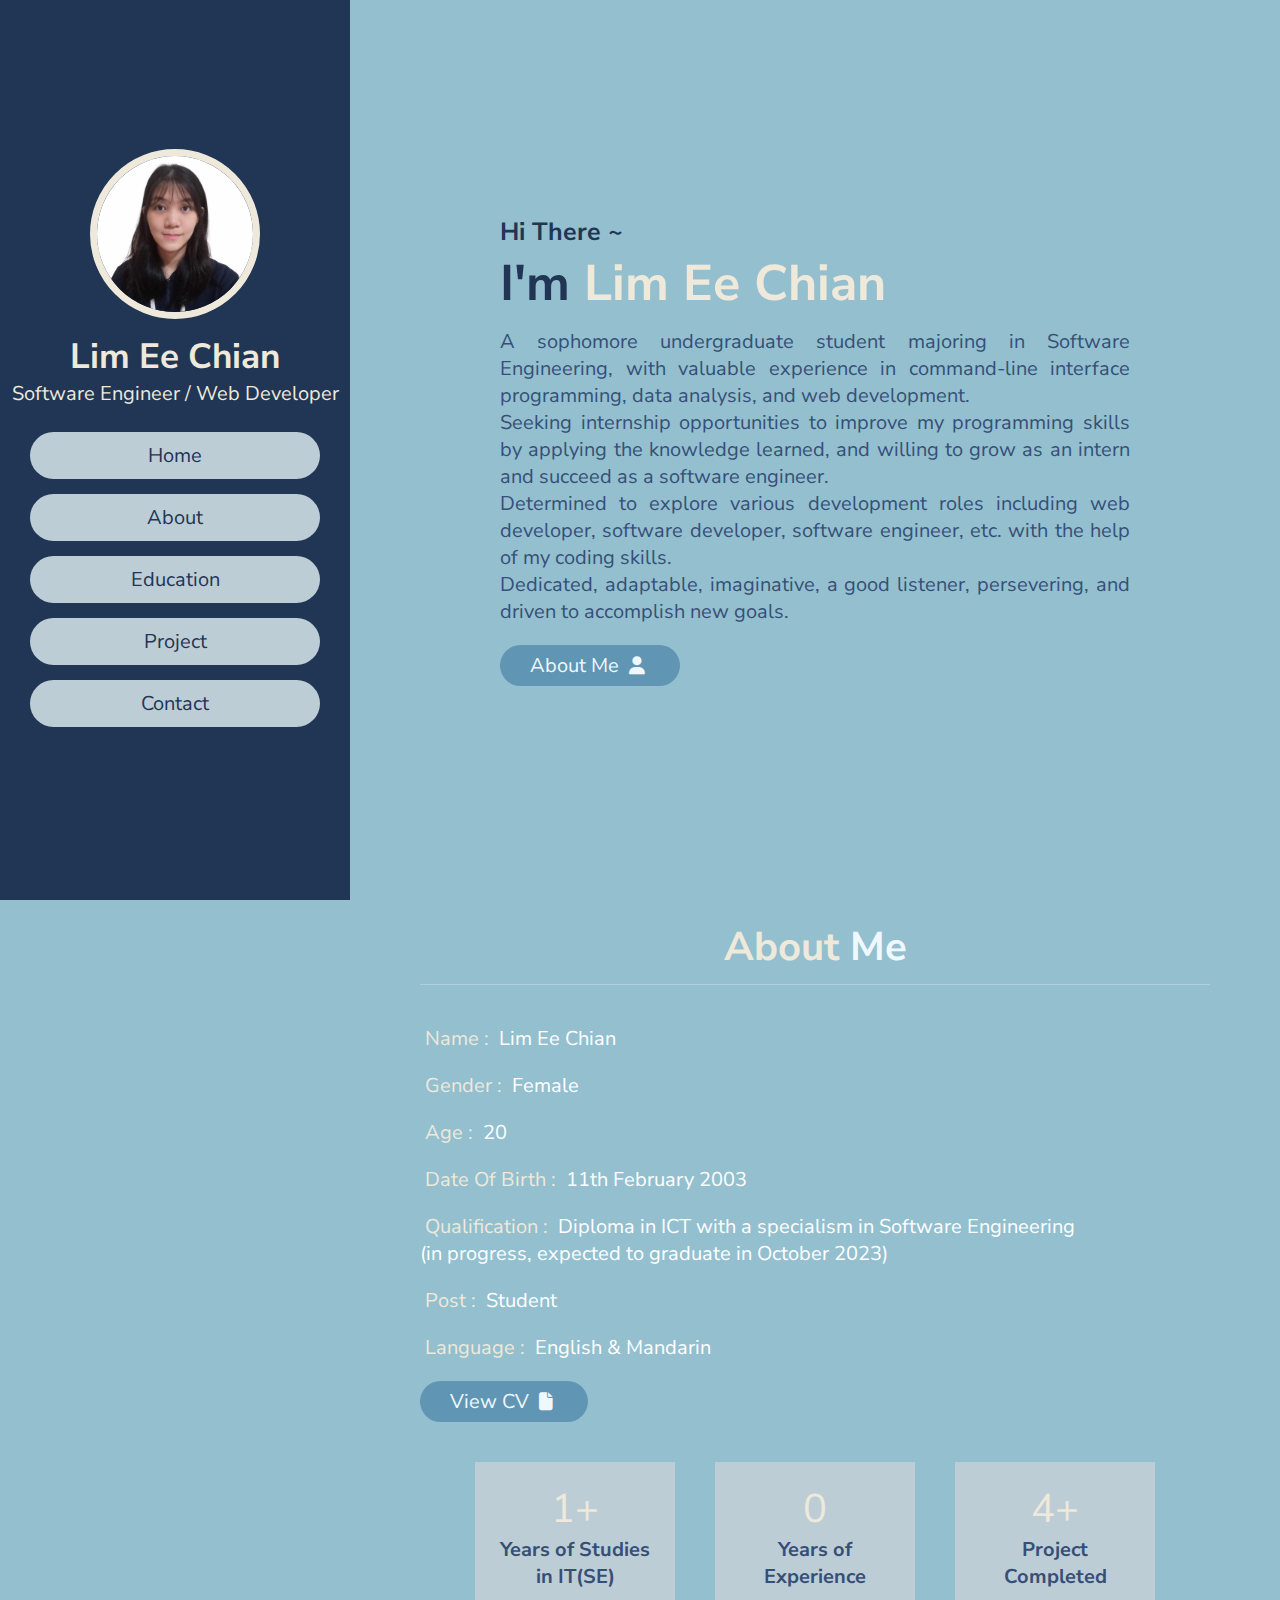
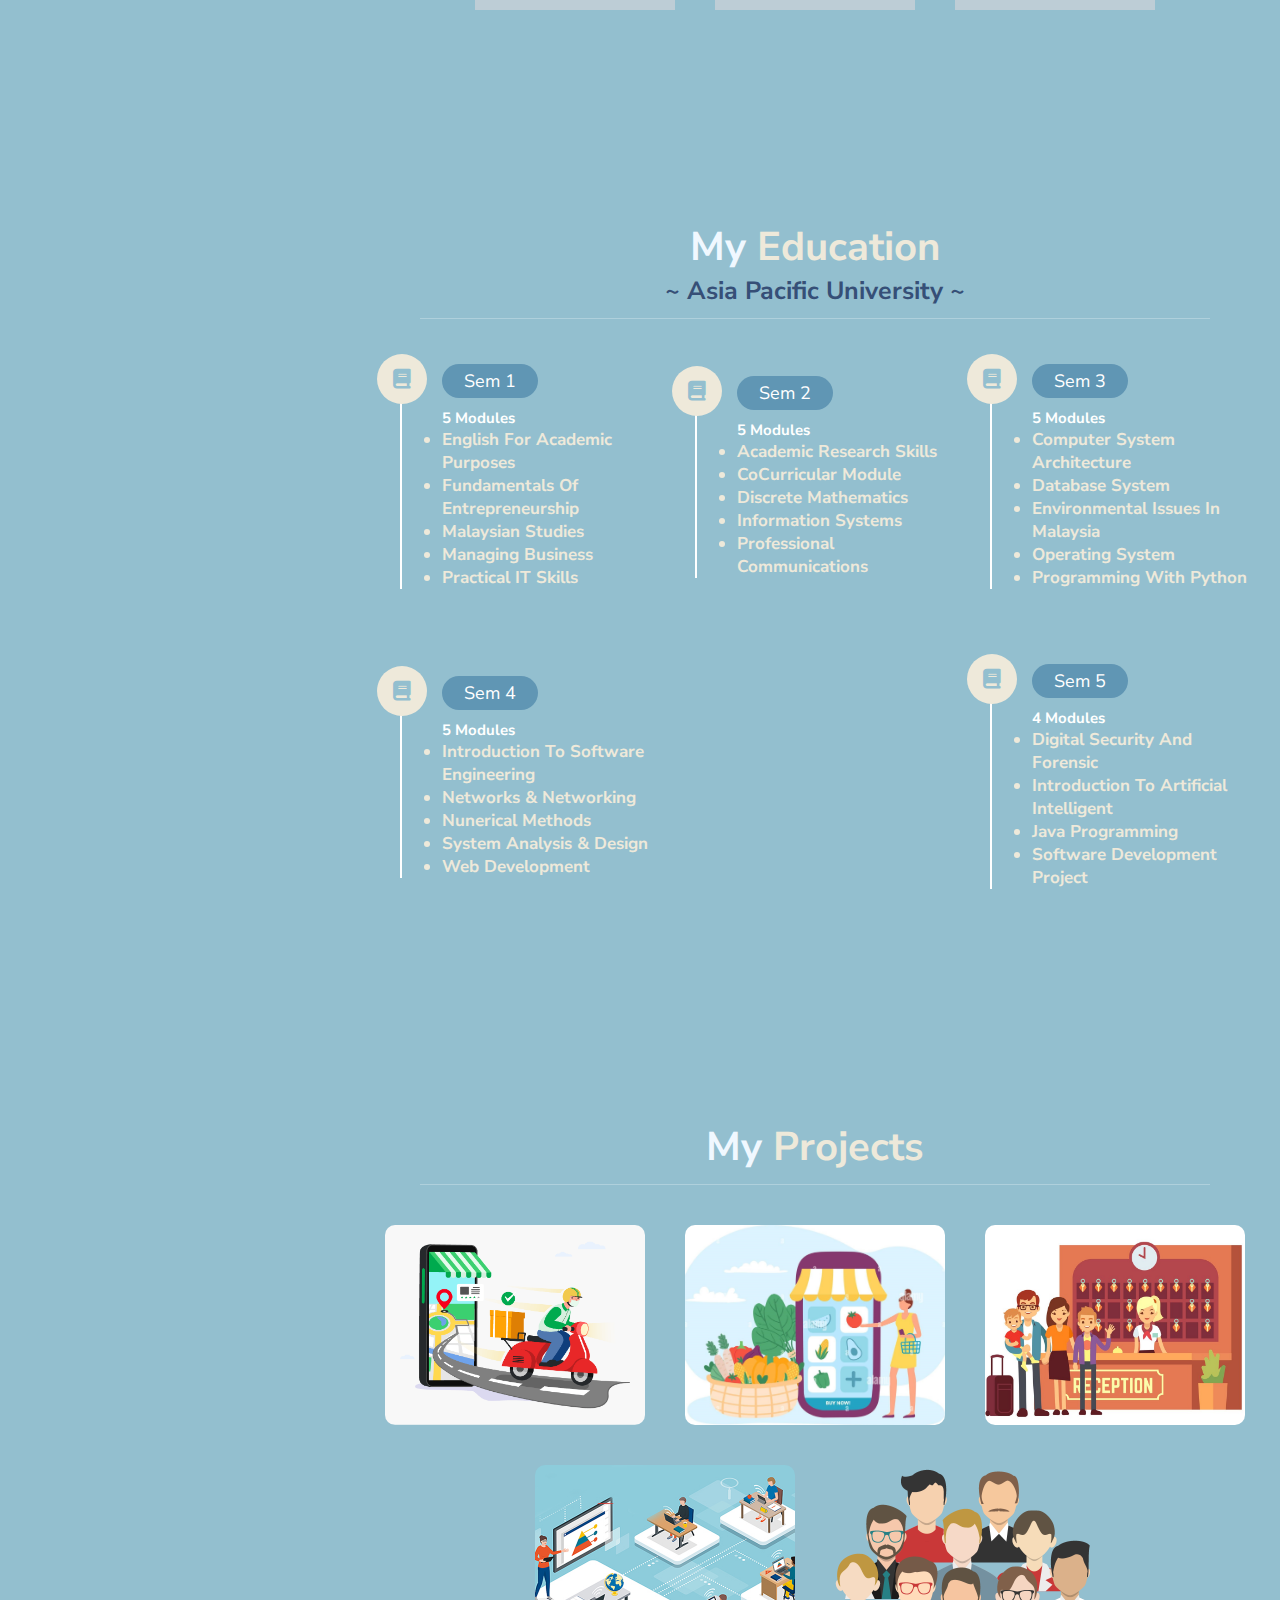
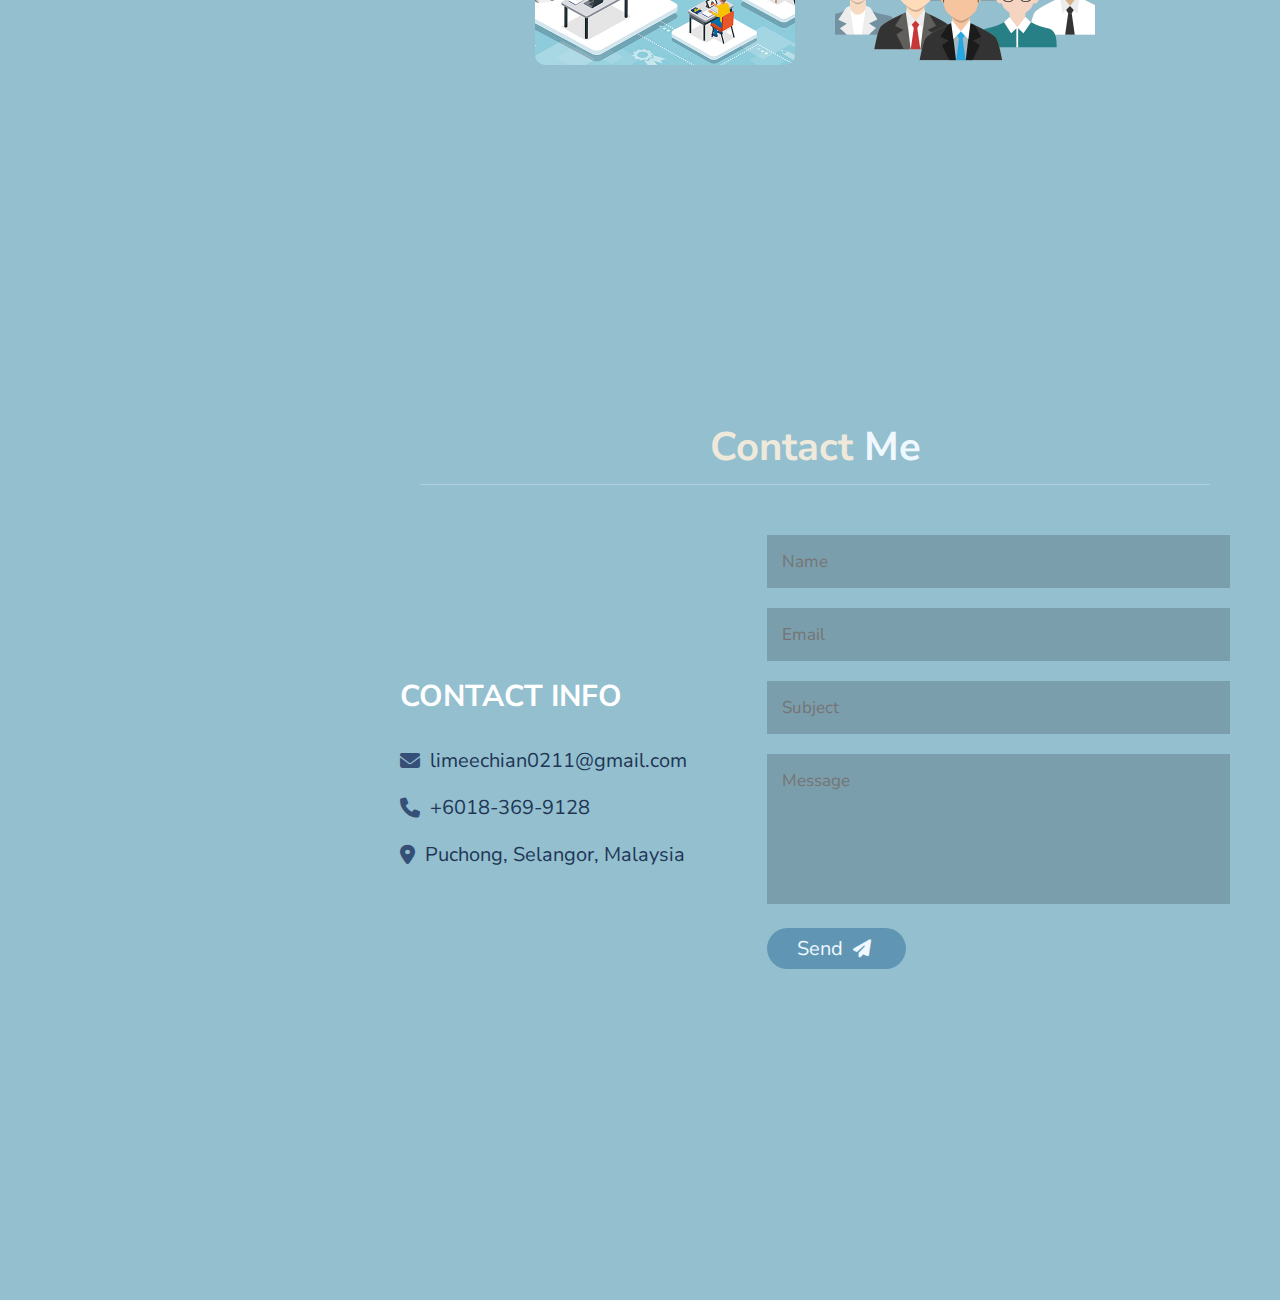
==== index.html @ 0ae7d5d8 "first commit" ====
<!DOCTYPE html>  <!-- shift + 1 + press enter at this `!` -->
<html lang="en">
<head>
    <meta charset="UTF-8">
    <meta http-equiv="X-UA-Compatible" content="IE=edge">
    <meta name="viewport" content="width=device-width, initial-scale=1.0">
    <title>Responsive Personal Portfolio Website Design</title>

    <!-- font-awesome cdn link: https://cdnjs.com/ -->
    <link rel="stylesheet" href="https://cdnjs.cloudflare.com/ajax/libs/font-awesome/6.4.0/css/all.min.css">

    <!-- custom css file link -->
    <link rel="stylesheet" href="css/style.css">
</head>


<body>
    

<!-- header section starts -->
<header>
    <div class="user">  <!-- type .user + tab -->
        <img src="images/img33.jpeg" alt="">  <!-- My ID picture -->
        <h3 class="name">Lim Ee Chian</h3>
        <p class="post">Software Engineer / Web Developer</p>
    </div>  

    <nav class="navbar">  <!-- type nav.navbar + tab -->
        <ul>
            <li><a href="#home">Home</a></li>
            <li><a href="#about">About</a></li>
            <li><a href="#education">Education</a></li>
            <li><a href="#project">Project</a></li>  <!-- also known as project -->
            <li><a href="#contact">Contact</a></li>
        </ul>
    </nav> 
</header>
<!-- header section ends  -->


<div id="menu" class="fas fa-bars"></div>  <!-- type #menu.fas.fa-bars + tab -->
 

<!-- home section starts -->
<section class="home" id="home">  <!-- type section.home + tab -->
    <h3>Hi There ~</h3>
    <h1>I'm <span>Lim Ee Chian</span></h1>
    <p>A sophomore undergraduate student majoring in Software Engineering, with valuable experience in command-line interface programming, data analysis, and web development. 
    <br>Seeking internship opportunities to improve my programming skills by applying the knowledge learned, and willing to grow as an intern and succeed as a software engineer. 
    <br>Determined to explore various development roles including web developer, software developer, software engineer, etc. with the help of my coding skills.
    <br>Dedicated, adaptable, imaginative, a good listener, persevering, and driven to accomplish new goals.</p>
    <a href="#about"><button class="btn">About Me <i class="fas fa-user"></i></button></a>  <!-- type i.fas.fa-user + tab -->
</section> 
<!-- home section ends -->


<!-- about section starts -->
<section class="about" id="about">   <!-- type section.about and press enter -->

    <h1 class="heading" > <span>About</span> Me </h1>  <!-- type h1.heading and press enter -->

    <div class="row">  <!-- type div.row and press enter -->
        <div class="info">
            <h3> <span> Name : </span> Lim Ee Chian </h3>
            <h3> <span> Gender : </span> Female </h3>
            <h3> <span> Age : </span> 20 </h3>
            <h3> <span> Date of Birth : </span> 11th February 2003 </h3>
            <h3> <span> Qualification : </span> Diploma in ICT with a specialism in Software Engineering<br>(in progress, expected to graduate in October 2023) </h3>
            <h3> <span> Post : </span> Student </h3>
            <h3> <span> Language : </span> English & Mandarin </h3>
            <a href="Lim Ee Chian_CV.pdf" target="_blank"><button class="btn"> View CV <i class="fas fa-file"></i></button></a>
            <!-- <i class="fas fa-download"></i>  type i.fas.fa-download -->
        </div>

        <div class="counter">  <!-- type .counter and press enter -->
            <div class="box"> 
                <span>1+</span>
                <h3>Years of Studies in IT(SE)</h3>
            </div> 

            <div class="box">  <!-- type .box and press enter -->
                <span>0</span>
                <h3>Years of Experience</h3>
            </div> 

            <div class="box"> 
                <span>4+</span>
                <h3>Project Completed</h3>
            </div>
            <!-- <div class="box"> 
                <span>XX</span>
                <h3>XXX</h3>
            </div>  -->
        </div>
    </div>

</section> 
<!-- about section ends -->


<!-- education section starts -->

<section class="education" id="education">   <!-- type section.education and press enter -->
    
    <h1 class="heading" > My <span>Education</span> <br> <p>~ Asia Pacific University ~</p> </h1>  <!-- type h1.heading and press enter -->

    <div class="box-container">  <!-- type .box-container and press enter -->
        <div class="box">
<!-- <i class="fas fa-graduation-cap"></i>  type i.fas.fa-graduation-cap + tab -->
            <i class="fa fa-book"></i>
            <span>Sem 1</span>
            <h3>5 Modules</h3>
            <ul>
                <li>english for academic purposes</li>
                <li>fundamentals of entrepreneurship</li>
                <li>malaysian studies</li>
                <li>managing business</li>
                <li>practical IT skills</li>
            </ul>
        </div>

        <div class="box">
            <i class="fa fa-book"></i>
            <span>Sem 2</span>
            <h3>5 Modules</h3>
            <ul>
                <li>Academic Research Skills</li>
                <li>CoCurricular Module</li>
                <li>Discrete Mathematics</li>
                <li>Information Systems</li>
                <li>Professional Communications</li>
            </ul>
        </div>

        <div class="box">
            <i class="fa fa-book"></i>
            <span>Sem 3</span>
            <h3>5 Modules</h3>
            <ul>
                <li>Computer System Architecture</li>
                <li>Database System</li>
                <li>Environmental Issues In Malaysia</li>
                <li>Operating System</li>
                <li>Programming with Python</li>
            </ul>
        </div>
    
        <div class="box">
            <i class="fa fa-book"></i>
            <span>Sem 4</span>
            <h3>5 Modules</h3>
            <ul>
                <li>Introduction to Software Engineering</li>
                <li>Networks & Networking</li>
                <li>Nunerical Methods</li>
                <li>System Analysis & Design</li>
                <li>Web Development</li>
            </ul>
        </div>       
        
        <div class="box">
            <i class="fa fa-book"></i>
            <span>Sem 5</span>
            <h3>4 Modules</h3>
            <ul>
                <li>Digital Security And Forensic</li>
                <li>Introduction to Artificial Intelligent</li>
                <li>Java Programming</li>
                <li>Software Development Project</li>
            </ul>
        </div> 
    </div> 
</section>
<!-- education section ends -->


<!-- project section starts -->
<section class="project" id="project"> <!-- type section.project#project -->
    <h1 class="heading"> My <span>Projects</span></h1>  <!-- type h1.heading and press enter -->

    <div class="box-container">
        <div class="box">
            <a href="https://github.com/limeechian/food_ordering_system" target="_blank">            
                <img src="images/imgA.png" alt="ImageA" title="(Python-CLI)OnlineFoodOrderingManagementSystem">
            </a>
        </div>

        <div class="box">
            <a href="https://github.com/limeechian/WDTproject" target="_blank">
                <img src="images/imgB.jpg" alt="ImageB" title="(HTML,CSS,JS,PHP-xampp)OnlineOrganicFoodMarketWebsite">
            </a>
        </div>

        <div class="box">
            <a href="imgWorkInProgress.html" target="_blank">
                <img src="images/imgC.jpg" alt="ImageC" title="(Java)HotelRoomBookingSystem">
            </a>
        </div>

        <div class="box">
            <a href="imgWorkInProgress.html" target="_blank">
                <img src="images/imgD.jpg" alt="ImageD" title="(HTML,CSS,JS,PHP-xampp)E-learningSystemWebsite">
            </a>
        </div>

        <div class="box">
            <a href="https://github.com/limeechian/userapicatalog" target="_blank">
                <img src="images/imgE.png" alt="ImageE" title="(HTML,TypeScript-Angular)userapicatalogWebsite">
            </a>
        </div>
    </div>    
</section> 
<!-- project section ends -->


<!-- contact section starts -->
<section class="contact" id="contact">  <!-- type section.contact#contact and press enter -->
    <h1 class="heading"> <span>Contact</span> Me </h1>  <!-- type h1.heading and press enter -->

    <div class="row">  <!-- type .row and press enter -->
        <div class="content">
            <h3 class="title">Contact Info</h3>

            <div class="info">
                <h3> <i class="fas fa-envelope"></i> limeechian0211@gmail.com </h3>
                <h3> <i class="fas fa-phone"></i> +6018-369-9128</h3>
                <h3> <i class="fas fa-map-marker-alt"></i> Puchong, Selangor, Malaysia</h3>
            </div>
        </div>

        <form action="">  <!-- type form + tab -->

            <input type="text" placeholder="name" class="box">  <!-- type input.box + tab -->
            <input type="email" placeholder="email" class="box"> 
            <!-- <input type="text" placeholder="project" class="box">   -->
            <input type="text" placeholder="subject" class="box">  
            <textarea name="" id="" cols="30" rows="10" placeholder="message" class="box message"></textarea>  <!-- type textarea and press enter -->
            <button type="submit" class="btn" id="promptBtn"> Send <i class="fas fa-paper-plane"></i>  <!-- type i.fas.fa-paper-plane -->
                <script>
                    document.getElementById('promptBtn').addEventListener('click', function() {
                        alert('This button is not functional...XD');
                    });
                </script>    
            </button>  

        </form>
    </div>
</section>
<!-- contact section ends -->


<!-- scroll top button -->
<a href="#home" class="top">
    <img style="width: 100px; height: 100px;" src="images/img38.png" alt="scrollmouseimage">
</a>


<!-- jquery cdn link -->
<script src="https://cdnjs.cloudflare.com/ajax/libs/jquery/3.7.0/jquery.min.js"></script>  <!-- type script:src -->


<!-- custom js file link -->
<script src="js/script.js"></script>

</body>
</html>
---- css/style.css ----
/* Color Palette: https://colorhunt.co/palette/6096b493bfcfbdcdd6eee9da */

/*
class --> .
id --> #
*/


/* search Google Fonts, search Nurito Sans, select ExtraLight 200, Light300, Regular400, SemiBold600
   then select @import and copy the code to embed a font. */
@import url('https://fonts.googleapis.com/css2?family=Nunito+Sans:wght@200;300;400;600&display=swap');


:root {  /* `:` is the pseudo-class selector in CSS. Pseudo-classes are used to select elements based on a 
            specific state or condition that is not represented by normal HTML attributes. They are used to target elements in various states.
            It allows you to define CSS variables or global styles that can be accessed and used throughout the document.
            In this case, the `:root` selector targets the root element of the HTML document, 
            and this `:root` selector is used to define a CSS variable named `--yellow` with a value of `#f9ca24`  */
    --lightpeach: #EEE9DA; /* --yellow:#f9ca24; */
}  /* Using `:root` selector to define CSS variables at the root level allows you to centralize and reuse common values throughout your stylesheets, 
      making it easier to maintain and update them. 
      Pseudo-classes allow you to apply specific styles to elements based on their states or positions within the document structure. 
      They provide a way to select and style elements dynamically, without the need for JavaScript or user interaction. */


*{  /* `*` is the Universal Selector or Wildcard Selector, the `*` selector matches any element in the HTML document. 
       It selects all elements in the HTML document, and can be used to apply styles globally. */
    font-family: 'Nunito Sans', sans-serif;  /* CSS rules to specify families */
    margin:0; padding:0;  /* The `*` selects all elements and sets the `margin` and `padding` properties to `0`, 
                             effectively resetting the default margins and paddings. */
    box-sizing: border-box;
    text-decoration: none;
    outline: none; border: none;
    text-transform: capitalize;
    transition: all .2s linear;
}

*::selection {  /* Both `*::` and `*:` are Invalid selectors and does not have any specific meaning in CSS. 
                   It must be combined with a valid pseudo-classes or pseudo-element selector, such as `::selection` to work properly.
                   In this case, the `*::selection` targets the pseudo-element `::selection` on all elements 
                   and sets the `background` property
                   */
    /* background: var(--yellow);  type --yellow and press enter */
    background: var(--lightpeach);  /* type --lightpeach and press enter */
    color: #333;
}

html {
    font-size: 62.5%;
    overflow-x: hidden; /* This CSS property is used to control the overflow behavior horizontally (along the x-axis) of an element's content within its container.
                           When applied to an element, `overflow-x: hidden;` will hide any content that exceeds the width of the element's container along the horizontal axis. 
                           This means that if the content is wider than the container, it will be clipped and not visible to the user. No scrollbars will appear, 
                           and the user will not be able to scroll horizontally to view the hidden content. 
                           This CSS property ensures that any content that exceends the width of the element's container is hidden, 
                           preventing horizontal scrolling and clipping the content that goes beyond the container's boundaries. */
}

html::-webkit-scrollbar {  /* type html::scrollbar and press enter */
    width: 1.4rem;  /* `rem` stands for "root em", it is a unit of measurement relative to the root element's font size. 
                        The root element is typically the `<html>` element of the webpage.
                        The rem unit is useful for creating scalable and responsive designs because it takes into account the user's preferred font size, 
                        which can be adjusted in the browser settings.
                        In the context of width: 1.4rem;, it means that the width of the element will be 1.4 times the font size of the root element. 
                        For example, if the root element's font size is set to 16px, then 1rem would be equal to 16px. Therefore, 1.4rem would be 22.4px (1.4 * 16px).
                        By using rem units, you can maintain consistent proportions across different devices and ensure that the element's size adjusts 
                        based on the user's preferred font size. It's a flexible unit that helps in creating responsive and accessible designs.

However,  when applied to the webkit-scrollbar width, it refers to the width of the scrollbar in the browser's user interface rather than the width of an HTML element.
By setting the webkit-scrollbar width to 1.4rem, it means that the width of the scrollbar will be 1.4 times the font size of the root element. 
For example, if the root element's font size is set to 16px, then 1rem would be equal to 16px. Therefore, 1.4rem would be 22.4px (1.4 * 16px).
Using rem units for the webkit-scrollbar width allows you to make the scrollbar wider or narrower relative to the root element's font size. 
This can be useful for customizing the appearance of scrollbars to fit your design preferences. */
}

html::-webkit-scrollbar-track {  /* type html::scrollbartrack */
    background: #213555;
}

html::-webkit-scrollbar-thumb {  
    background: var(--lightpeach);  /* background: var(--yellow); */
}

body {
    background: #93BFCF;  /* background: #111; */
    overflow-x: hidden;
    padding-left: 35rem;
}

section {
    min-height: 100vh;
    padding: 1rem;
}

.btn {
    padding: 0.7rem 3rem;  /* padding: .7rem 3rem; */
    background: #6096B4;
    color: aliceblue;
    cursor: pointer;
    margin-top: 1rem;
    font-size: 2rem;
    border-radius: 5rem;
}

.btn i {
    padding: 0 .5rem;
    font-size: 1.8rem;
}

.btn:hover {
    background: #364f77; 
    color: aliceblue;
}

.heading {
    text-align: center;
    margin: 0 6rem;
    font-size: 4rem;
    padding: 1rem;
    border-bottom: .1rem solid #fff4;
    color: aliceblue;
}

.heading span {
    color: var(--lightpeach);
}

.heading p {
    color: #364f77;
    font-size: 2.5rem;
}

header {
    position: fixed;
    top: 0; left: 0;
    z-index: 1000;
    height: 100%;
    width: 35rem;
    background: #213555;  /* background: #1a1a1a; */
    display: flex;  /* This property value establishes/creates a flex container, allowing you to create flexible and responsive layouts. 
                       It turns the element into a flex container and enables the use of flexbox properties on its child elements.
                       Flexbox provides powerful capabilities for distributing space among child elements, aligning them, and controlling their order.
                       It is particularly useful for creating responsive designs with flexible and adpative layouts. */
    align-items: center;
    justify-content: center;
    flex-flow: column;
    text-align: center;
}

header .user img {  /* `header .user img {}` is targeting `<img>` elements specifically when they are nested inside an element with the class `.user`, 
                        which in turn is nested inside a `<header>` element */
    height: 17rem;
    width: 17rem;
    border-radius: 50%;
    object-fit: cover;
    margin-bottom: 1rem;
    border: .7rem solid var(--lightpeach);  /* border: .7rem solid var(--yellow); */
}

header .user .name {
    font-size: 3.5rem;
    color: #EEE9DA;  /* color: #fff; */
}

header .user .post {
    font-size: 2rem;
    color: #EEE9DA;  /* color: #fff; */
}

header .navbar {
    width: 100%;
}

header .navbar ul {
    list-style: none;
    padding: 1rem 3rem;
}

header .navbar ul li a {
    display: block;
    padding: 1rem;
    margin: 1.5rem 0;
    background: #BDCDD6;  
    color: #213555;  
    font-size: 2rem;
    border-radius: 5rem;
}

header .navbar ul li a:hover {
    background: #6096B4; 
    color: aliceblue;
}

#menu {
    position: fixed;
    top: 2rem; right: 2rem;
    background: #213555;
    color: aliceblue;
    cursor: pointer;
    font-size: 2.5rem;
    padding: 1rem 1.5rem;  /* padding: (up/down space) (left/right space); */
    z-index: 1000;
    display: none;  /* This property value hides the element completely from the layout and makes it invisible
                       The element's space is removed, and it does affect the surrounding elements.
                       Essentially, it is as if the element doesn't exist in the document.
                       This is commonly used when you want to hide an element dynamically based on certain conditions or user interactions. */
}


.home {
    display: flex;
    justify-content: center;
    flex-flow: column;
    padding: 0 15rem;
}

.home h3 {
    font-size: 2.5rem;
    color: #213555;
}

.home h1 {
    font-size: 5rem;
    color: #213555;
}

.home h1 span {
    color: var(--lightpeach);
}

.home p {
    font-size: 2rem;
    color: #364f77;
    padding: 1rem 0;
    text-align: justify;
    text-transform: none;
}

.about .row {
    display: flex;
    align-items: center;
    justify-content: center;
    flex-wrap: wrap;
    padding: 1rem 0;
}

.about .row .info {
    flex: 1 1 48rem;
    padding: 2rem 1rem;
    padding-left: 6rem;
}

.about .row .info h3 { 
    font-size: 2rem;
    color: #fff;
    padding: 1rem 0;
    font-weight: normal;
    text-transform: none;
}

.about .row .info h3 span {
    color: var(--lightpeach);
    padding: 0 .5rem;
}

.about .row .counter {
    flex: 1 1 48rem;
    display: flex;
    justify-content: center;
    flex-wrap: wrap;
}

.about .row .counter .box { 
    width: 20rem;
    background: #BDCDD6;
    text-align: center;
    padding: 2rem;
    margin: 2rem;
}

.about .row .counter .box span { 
    font-size: 4rem;
    color: var(--lightpeach);
}

.about .row .counter .box h3 { 
    font-size: 2rem;
    color: #364f77;
    text-transform: none;
}

.education .box-container {
    display: flex;
    align-items: center;
    justify-content: space-between;
    flex-wrap: wrap;
    padding: 1rem 0;
    padding-left: 3rem;
}

.education .box-container .box {
    width: 27rem;
    margin: 4rem 1rem;  /* margin: (top-bottom) (right-left); */
    padding-left: 4rem;
    border-left: .2rem solid #fff;
    position: relative;  /* The element is positioned relative to its normal position in the document flow. 
                            The element is not taken out of the normal flow, so it will affect the positioning of other elements. 
                            With `position: relative;`, you can use the top, right, bottom, 
                            and left properties to offset the element from its normal position. */
}

.education .box-container .box span {
    font-size: 1.8rem;
    background: #6096B4;
    color: #fff;
    border-radius: 5rem;
    padding: .5rem 2.2rem;
    /* transition: all 0.3s ease; */
}


.education .box-container .box h3 {
    font-size: 1.5rem;
    color: #fff;
    padding-top: 1.5rem;  /* type ptop + tab */
}

.education .box-container .box ul li {
    font-size: 1.7rem;
    font-weight: bold;
    color: var(--lightpeach);
    padding: 2rem 0.1;
}

.education .box-container .box i {
    position: absolute;  /* The element is positioned relative to its nearest positioned ancestor (an ancestor with a position other than `static`) 
                            or the initial containing block if there is no positioned ancestor. 
                            The element is also removed from the normal document flow. When using `position: absolute;`, 
                            you can specify the top, right, bottom, and left properties to control the exact positioning of the element. */
    top: -1.5rem; left: -2.5rem;
    height: 5rem;
    width: 5rem;
    border-radius: 50%;
    line-height: 5rem;
    text-align: center;
    font-size: 2rem;
    color: #93BFCF;
    background: var(--lightpeach);
}

.project .box-container {
    display: flex;
    align-items: center;
    justify-content: center;
    flex-wrap: wrap;
    padding: 2rem 0;
}

.project .box-container .box{ 
    height: 20rem;
    width: 26rem;
    border-radius: 1rem;
    margin: 2rem;
    overflow: hidden;
    cursor: pointer;
}

.project .box-container .box img {
    height: 100%;
    width: 100%;
    object-fit: cover;
}

.project .box-container .box:hover img {
    transform: scale(1.2);
}

.contact .row {
    display: flex;
    align-items: center;
    justify-content: center;
    flex-wrap: wrap;
}

.contact .row .content {
    flex: 1 1 30rem;
    padding: 4rem;
    padding-bottom: 0;
}

.contact .row .content .title {
    text-transform: uppercase;
    color: #fff;
    font-size: 3rem;
    padding-bottom: 2rem;
}

.contact .row .content .info h3 {
    display: flex;
    text-transform: none;
    align-items: center;
    font-size: 2rem;
    color: #213555;  /* color: #eee */
    padding: 1rem 0;
    font-weight: normal;
}

.contact .row .content .info h3 i {
    padding-right: 1rem;
    color: #364f77;
}

.contact .row form {
    flex: 1 1 45rem;
    padding: 2rem;
    margin: 2rem;
    margin-bottom: 4rem;  /* type mrbo + tab */
}

.contact .row form .box {
    padding: 1.5rem;
    margin: 1rem 0;
    background: #1c1f2433;
    color: var(--lightpeach);
    text-transform: none;
    font-size: 1.7rem;
    width: 100%;
}

.contact .row form .box::placeholder {
    text-transform: capitalize; 
}

.contact .row form .message {
    height: 15rem;
    resize: none;
}

.top {
    position: fixed;  /* The element is positioned relative to the browser window's viewport, regardless of scrolling.
                         The element will stay in the same position even when the user scrolls the page. 
                         The element is removed from the normal document flow, and other elements may occupy the space it would have taken. */
    bottom: 0.8rem; right: 0.8rem;
    z-index: 100;  /* This CSS property controls the stacking order of positioned elements. 
                      It's value determines the depth of the element in the stacking context, which determines which elements are visually stacked on top of each other.
                      It is commonly used in situations where elements overlap or need to be layered.  */
    display: none;
}










/* media queries

Media queries in CSS allow you to apply different styles to elements based on the characteristics of the device or viewport.
In this case, the code block applies specific styles when the viewport width is within certain ranges.
Media queries allow you to create responsive designs by adapting the styles based on the viewport size or device capabilities.
They provide a way to optimize the layout and appearance of your website for different screen sizes and devices. */
@media (max-width: 1200px) {  /* This media query targets viewports with a maximum width of 1200 pixels */

    html {
        font-size: 55%;
        /* When the viewport width is within this range(max-width: 1200px), the `font-size` of the `html` element is set to `55%`.
           This can be useful for adjusting the overall font size on smaller screens. */
    }

    .home {  /* OR #home {} */
        padding: 1rem 4rem;
    }

}

@media (max-width: 991px) {  /* This media query targets viewports with a maximum width of 991 pixels */

    header {
        left:-120%;
        /* When the viewport width is within this range(max-width: 991px), the `header` element has its `left` property set to `-120%`.
           This can be used to move the header element off-screen or adjust its position. */
    }

    #menu {
        display: block;  /* This property value defines/makes the element as a block-level element, taking up the full width available within their parent container and starting on a new line 
                           They have a line break before and after the element. Examples of block-level elements are `<div>`, `<p>`, `<h1>` to `<h6>`, and `<section>`. */
        /* When the viewport width is within this range(max-width: 991px), the element with the `id` of `menu` has its `display` property set to `block`.
           This can be used to make the menu element visible or change its display behavior. */
    }

    header.toggle {
        left:0%;
    }

    body {
        padding: 0;
    }

}


@media (max-width: 768px) {

    html {
        font-size: 50%;
    }  
}


@media (max-width: 400px) {

    header {
        width: 100vw;
    }    

    .heading {
        margin: 0 3rem;
    }

    .about .row .counter .box {
        width: 100%;
    }

    .education .box-container .box {
        width: 100%;
    }

    .project .box-container .box {
        width: 100%;
    }

    .contact .row form {
        margin: 3rem 0;
    }
}
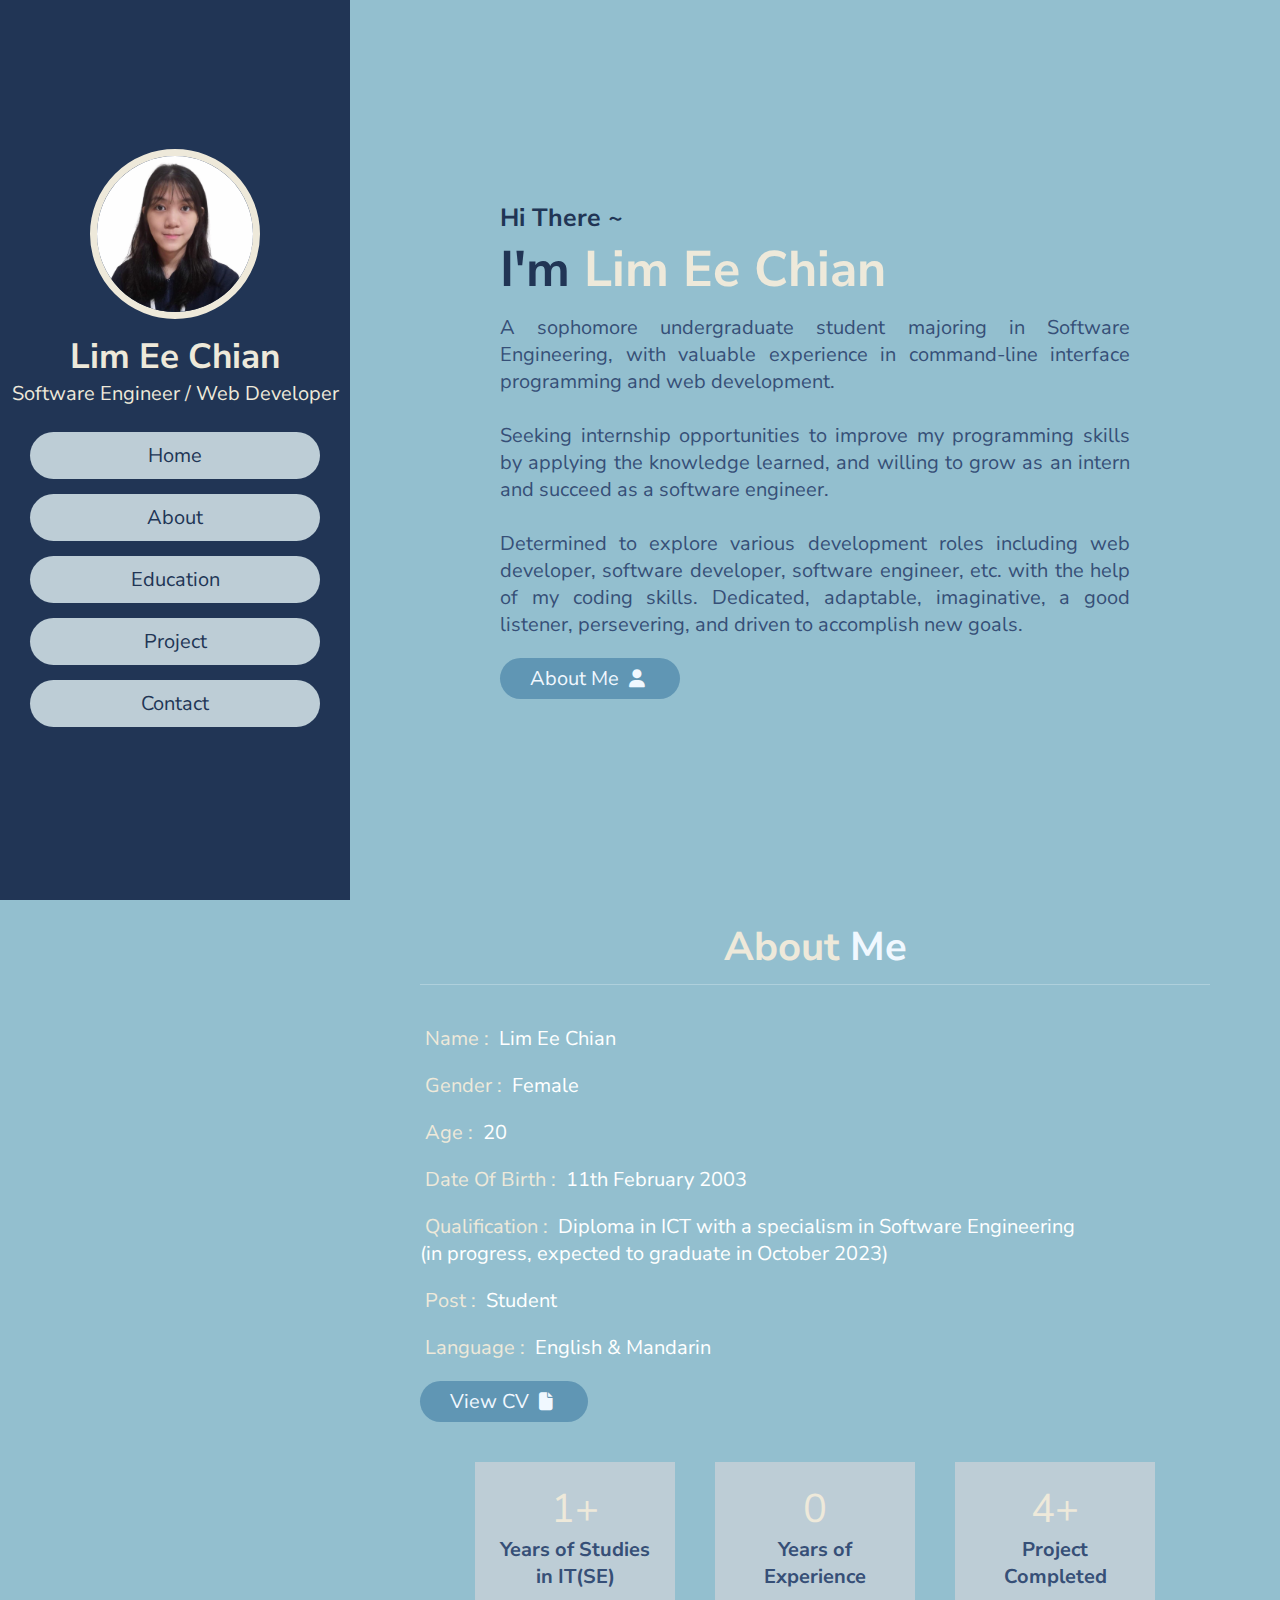
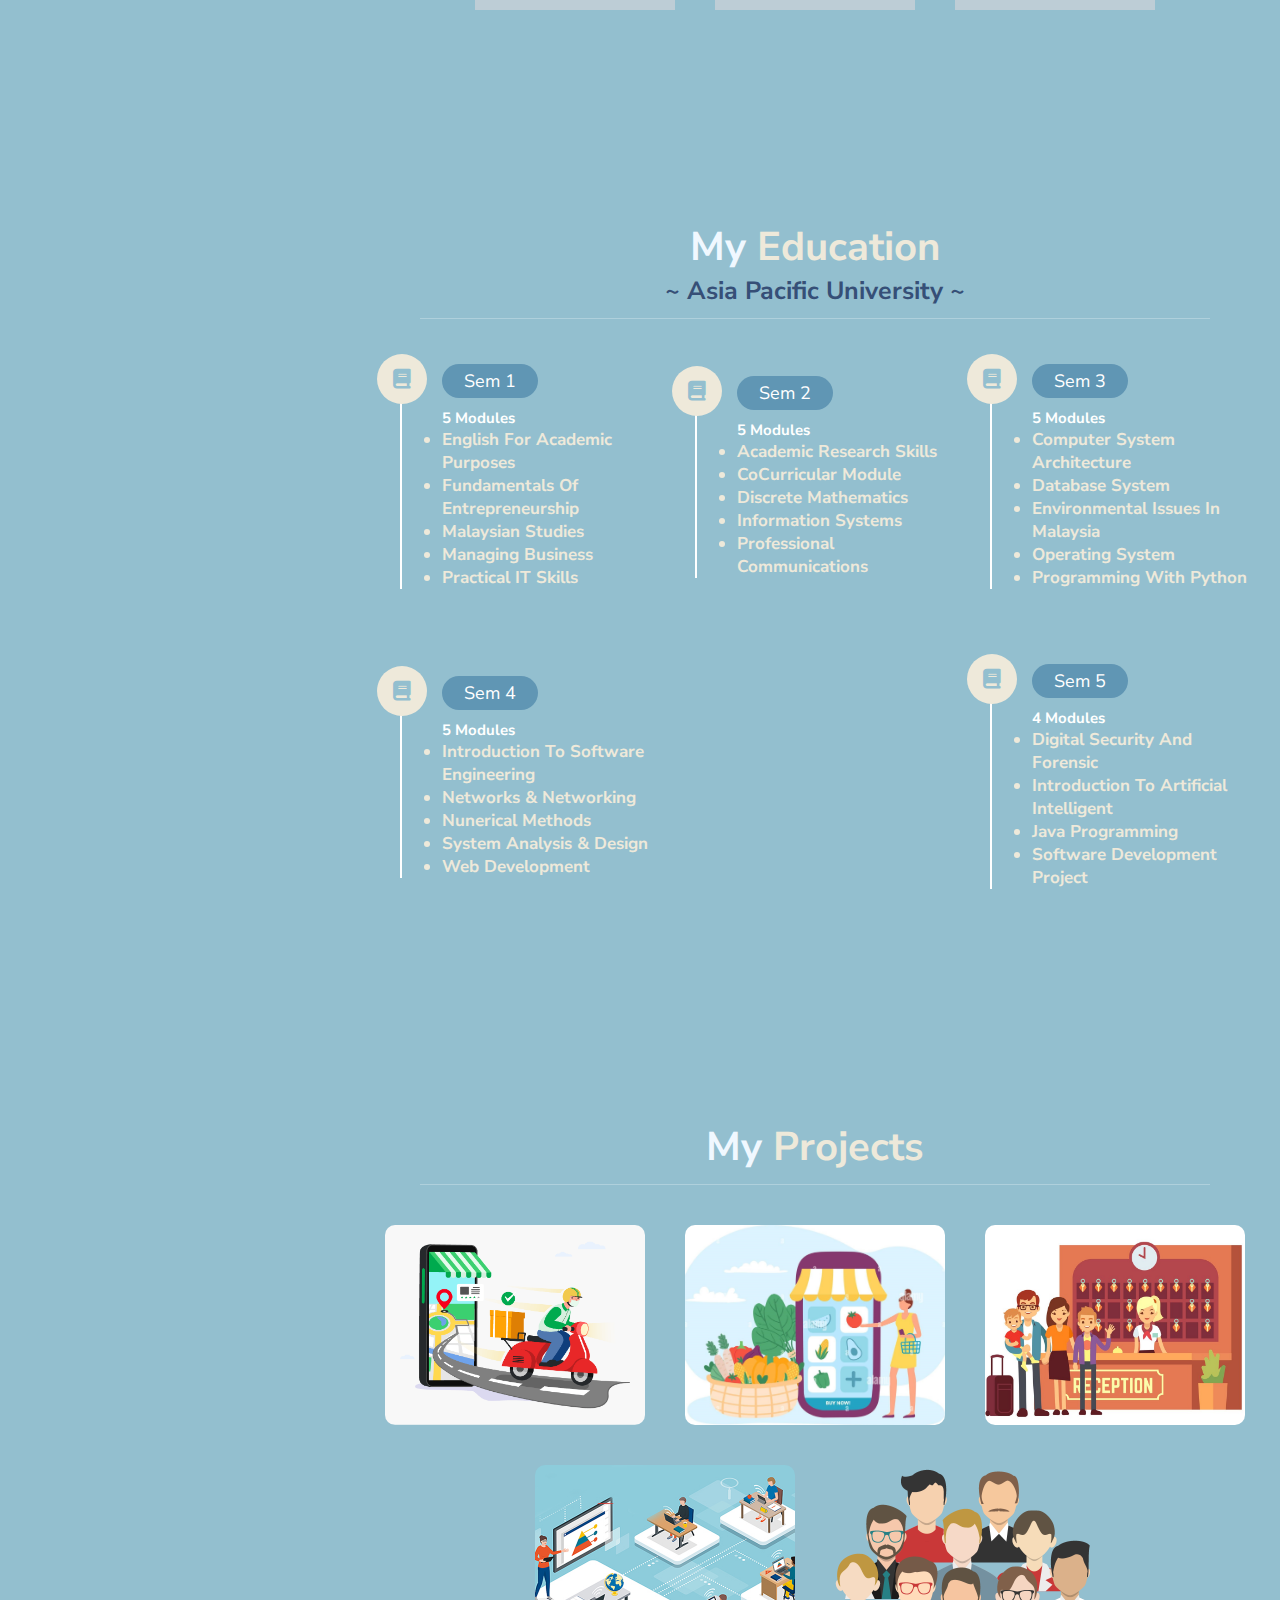
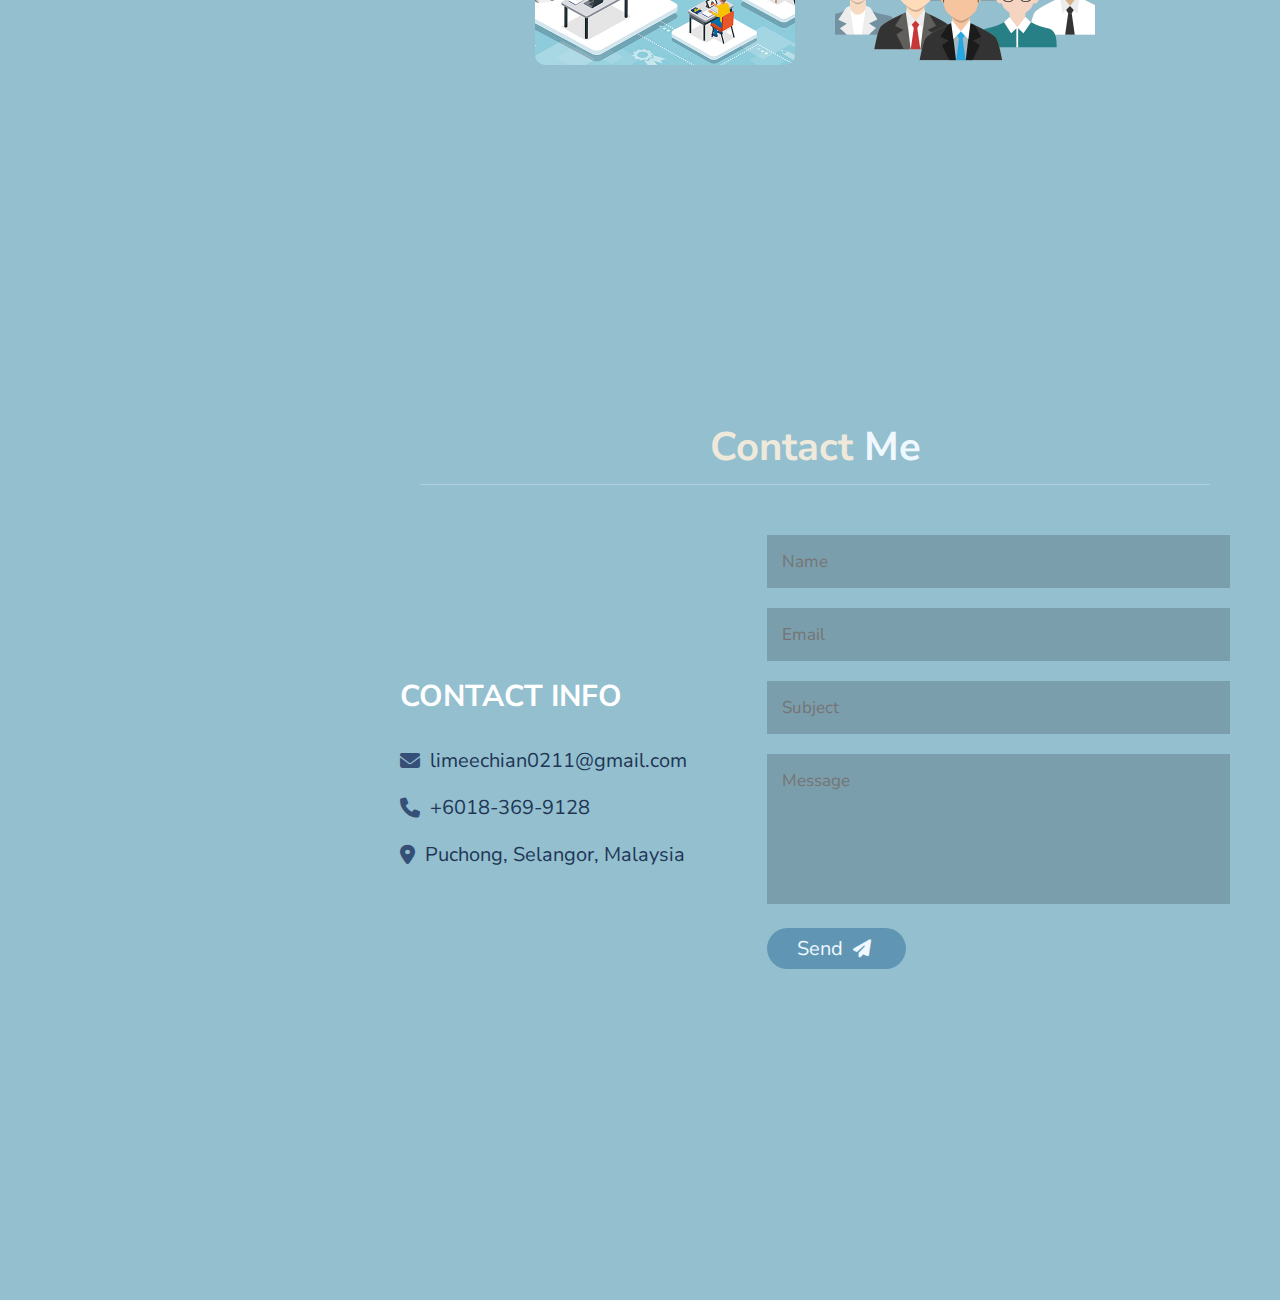
==== commit e24e532c: "changeHome" ====
--- a/index.html
+++ b/index.html
@@ -45,10 +45,10 @@
 <section class="home" id="home">  <!-- type section.home + tab -->
     <h3>Hi There ~</h3>
     <h1>I'm <span>Lim Ee Chian</span></h1>
-    <p>A sophomore undergraduate student majoring in Software Engineering, with valuable experience in command-line interface programming, data analysis, and web development. 
-    <br>Seeking internship opportunities to improve my programming skills by applying the knowledge learned, and willing to grow as an intern and succeed as a software engineer. 
-    <br>Determined to explore various development roles including web developer, software developer, software engineer, etc. with the help of my coding skills.
-    <br>Dedicated, adaptable, imaginative, a good listener, persevering, and driven to accomplish new goals.</p>
+    <p>A sophomore undergraduate student majoring in Software Engineering, with valuable experience in command-line interface programming and web development. 
+    <br><br>Seeking internship opportunities to improve my programming skills by applying the knowledge learned, and willing to grow as an intern and succeed as a software engineer. 
+    <br><br>Determined to explore various development roles including web developer, software developer, software engineer, etc. with the help of my coding skills.
+    Dedicated, adaptable, imaginative, a good listener, persevering, and driven to accomplish new goals.</p>
     <a href="#about"><button class="btn">About Me <i class="fas fa-user"></i></button></a>  <!-- type i.fas.fa-user + tab -->
 </section> 
 <!-- home section ends -->
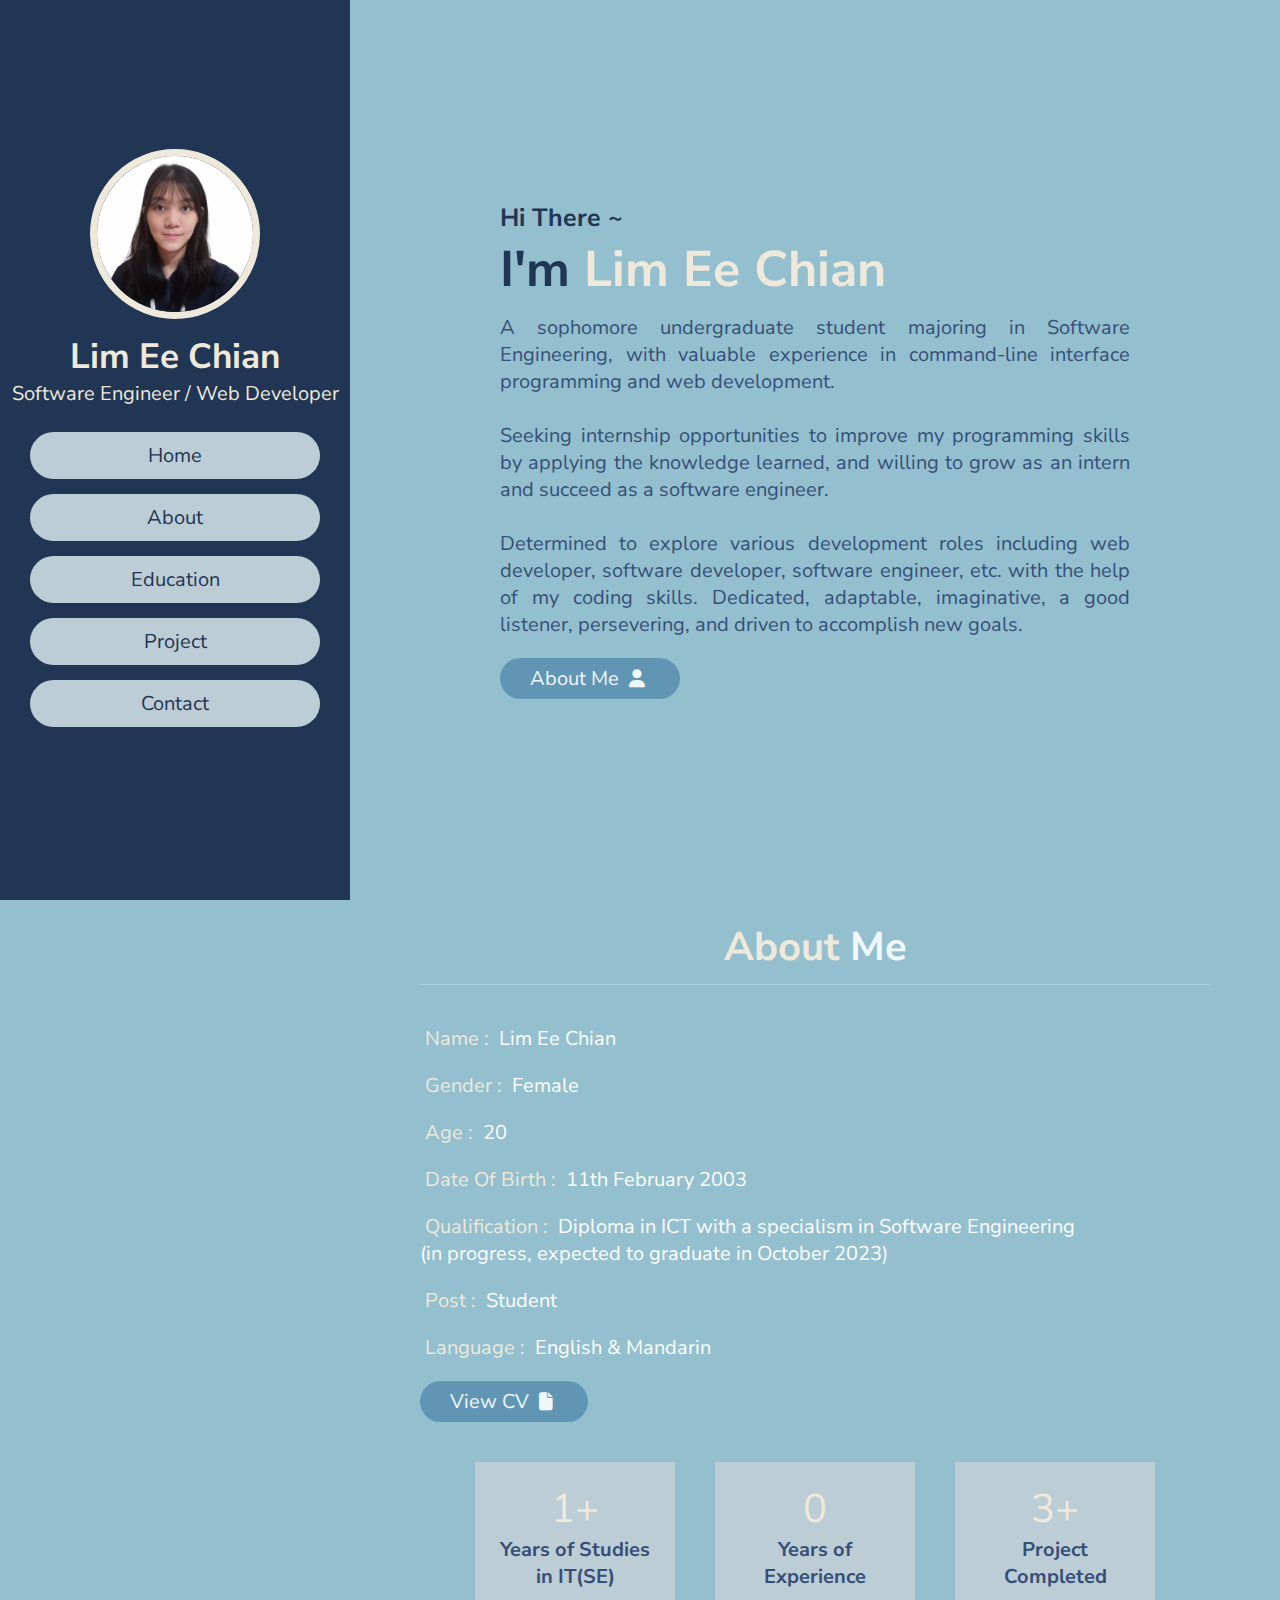
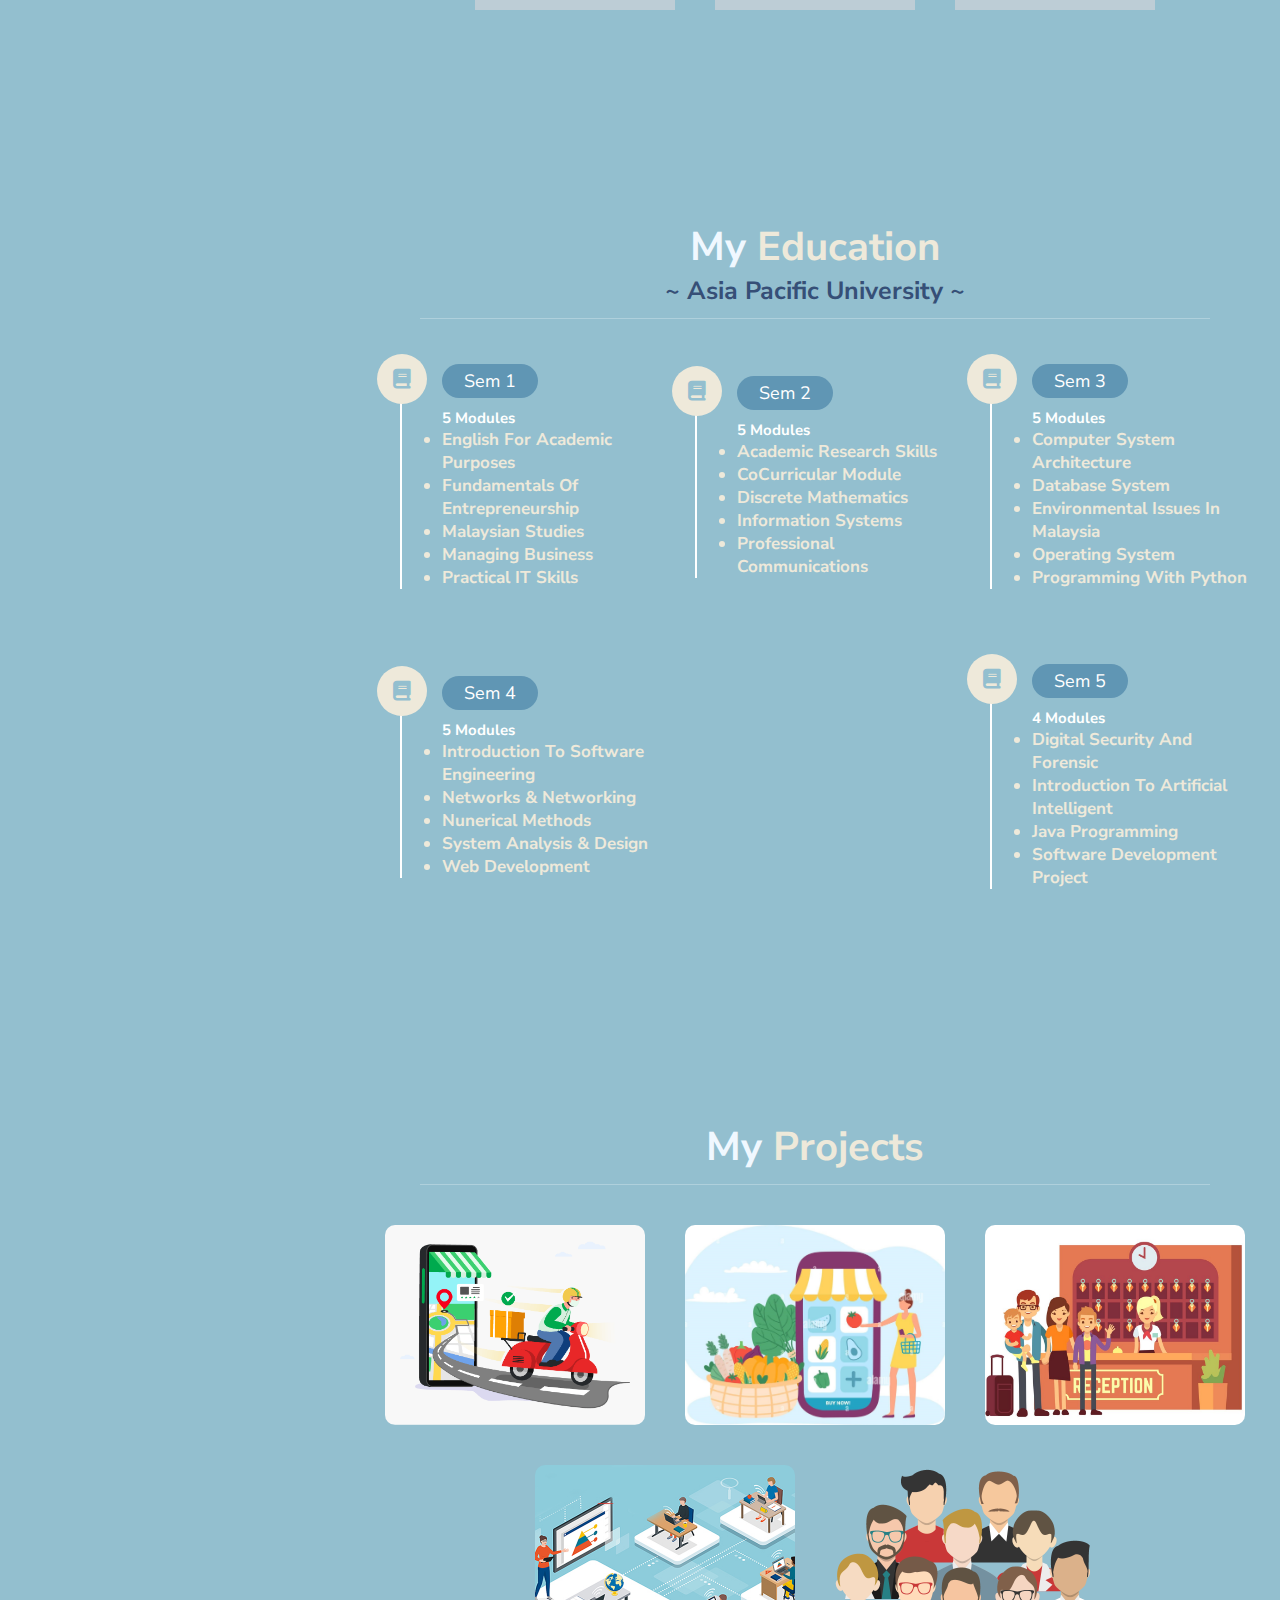
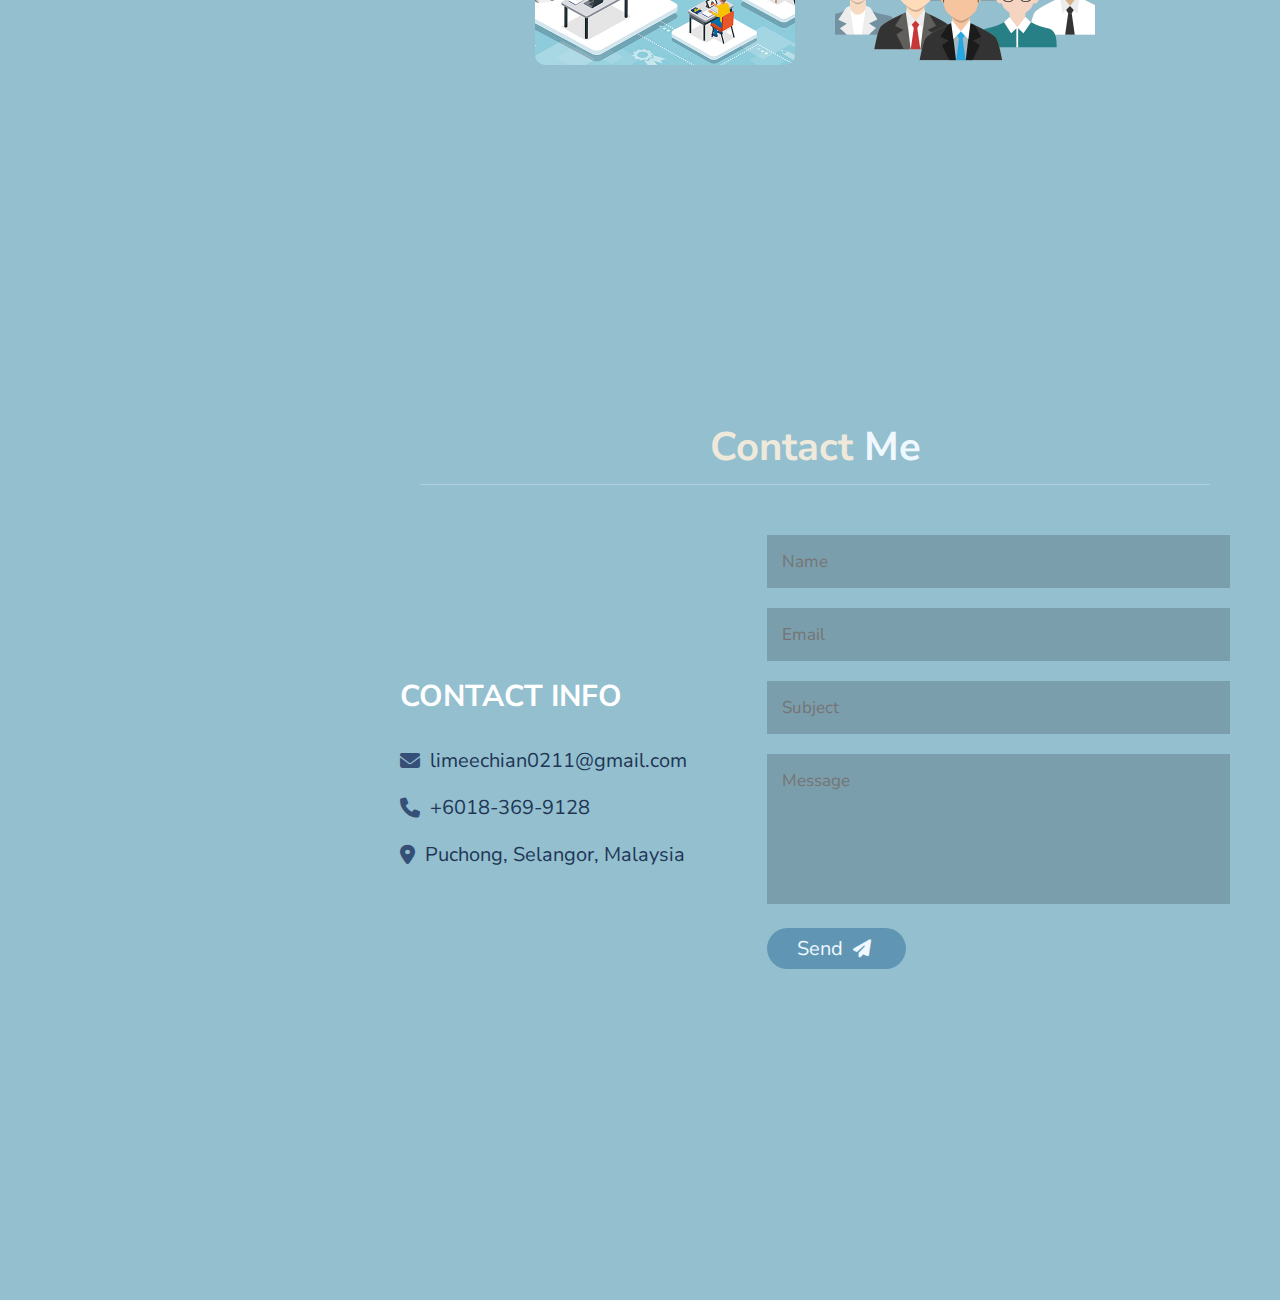
==== commit 4deb9a54: "changeCV" ====
--- a/index.html
+++ b/index.html
@@ -84,7 +84,7 @@
             </div> 
 
             <div class="box"> 
-                <span>4+</span>
+                <span>3+</span>
                 <h3>Project Completed</h3>
             </div>
             <!-- <div class="box"> 
